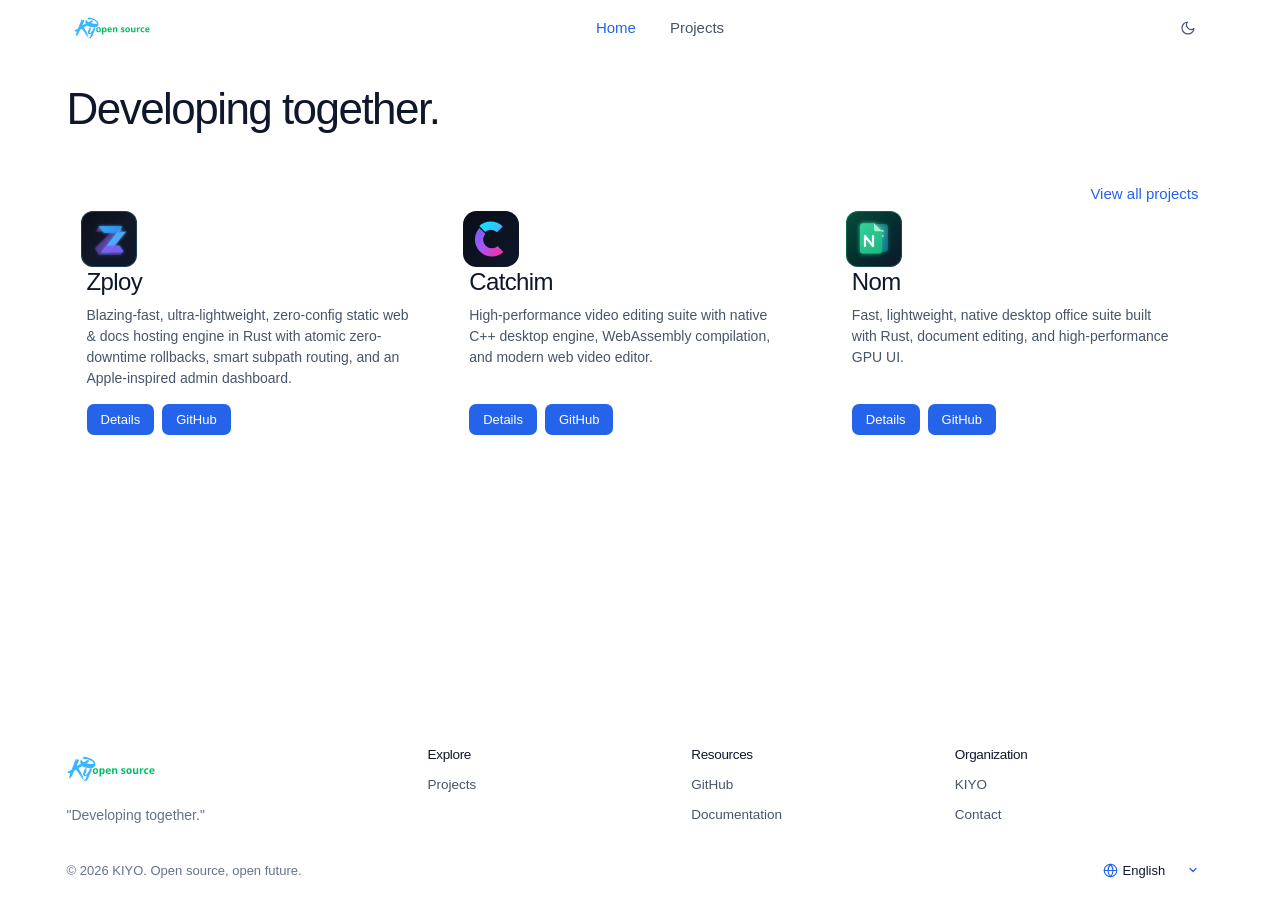
==== index.html @ 01698ec9 "feat: add kiyogo projects with real-time GitHub sync and automatic SVG logo detection" ====
<!DOCTYPE html>
<html lang="vi">
<head>
  <meta charset="UTF-8">
  <meta name="viewport" content="width=device-width, initial-scale=1.0">
  <title>KIYO Open Source — Cùng nhau phát triển</title>
  <meta name="description" content="Cùng nhau phát triển. Ý tưởng mở và chia sẻ tri thức.">
  <meta property="og:title" content="KIYO Open Source">
  <meta property="og:description" content="Cùng nhau phát triển.">
  <meta property="og:type" content="website">
  <link rel="icon" type="image/svg+xml" href="assets/icons/favicon.svg">
  <link rel="stylesheet" href="assets/css/style.css">
</head>
<body>
  <a href="#main-content" class="skip-link" data-i18n="skip_content">Chuyển đến nội dung chính</a>

  <header class="site-header">
    <div class="container header-inner">
      <a href="index.html" class="brand" aria-label="KIYO Open Source Home">
        <img src="assets/icons/kiyo.svg" alt="KIYO Open Source" class="brand__logo">
      </a>

      <nav class="site-nav" aria-label="Primary Navigation">
        <a href="index.html" class="nav-link is-active" aria-current="page" data-i18n="nav_home">Trang chủ</a>
        <a href="projects.html" class="nav-link" data-i18n="nav_projects">Dự án</a>
      </nav>

      <div class="header-actions">
        <button type="button" class="icon-btn" data-theme-toggle aria-label="Switch theme" aria-pressed="false">
          <svg class="icon-moon" width="16" height="16" viewBox="0 0 24 24" fill="none" stroke="currentColor" stroke-width="1.8" stroke-linecap="round" stroke-linejoin="round" aria-hidden="true">
            <path d="M21 12.79A9 9 0 1 1 11.21 3 7 7 0 0 0 21 12.79z"/>
          </svg>
          <svg class="icon-sun" width="16" height="16" viewBox="0 0 24 24" fill="none" stroke="currentColor" stroke-width="1.8" stroke-linecap="round" stroke-linejoin="round" aria-hidden="true">
            <circle cx="12" cy="12" r="5"/>
            <line x1="12" y1="1" x2="12" y2="3"/>
            <line x1="12" y1="21" x2="12" y2="23"/>
            <line x1="4.22" y1="4.22" x2="5.64" y2="5.64"/>
            <line x1="18.36" y1="18.36" x2="19.78" y2="19.78"/>
            <line x1="1" y1="12" x2="3" y2="12"/>
            <line x1="21" y1="12" x2="23" y2="12"/>
            <line x1="4.22" y1="19.78" x2="5.64" y2="18.36"/>
            <line x1="18.36" y1="5.64" x2="19.78" y2="4.22"/>
          </svg>
        </button>

        <button type="button" id="mobile-menu-btn" class="icon-btn mobile-menu-btn" aria-label="Menu" aria-expanded="false" aria-controls="mobile-nav-drawer">
          <svg width="18" height="18" viewBox="0 0 24 24" fill="none" stroke="currentColor" stroke-width="1.8" stroke-linecap="round" stroke-linejoin="round" aria-hidden="true">
            <line x1="3" y1="6" x2="21" y2="6"/>
            <line x1="3" y1="12" x2="21" y2="12"/>
            <line x1="3" y1="18" x2="21" y2="18"/>
          </svg>
        </button>
      </div>
    </div>

    <div id="mobile-nav-drawer" class="mobile-nav-drawer" role="region" aria-label="Mobile Navigation">
      <nav class="mobile-nav-list">
        <a href="index.html" class="mobile-nav-link is-active" data-i18n="nav_home">Trang chủ</a>
        <a href="projects.html" class="mobile-nav-link" data-i18n="nav_projects">Dự án</a>
      </nav>
    </div>
  </header>

  <main id="main-content">
    <!-- SECTION 1 — HERO -->
    <section class="hero">
      <div class="container hero-grid">
        <div class="hero-content">
          <h1 class="hero-title" data-i18n="hero_title">Cùng nhau phát triển.</h1>

        </div>

      </div>
    </section>

    <!-- SECTION 2 — EXPLORE OUR WORK -->
    <section class="section reveal" id="explore-work">
      <div class="container">
        <div class="section-header section-header--row">
          <a href="projects.html" class="link-arrow">
            <span data-i18n="explore_view_all">Xem tất cả dự án</span>
          </a>
        </div>

        <div id="home-projects-grid" class="projects-grid"></div>
      </div>
    </section>




  </main>

  <footer class="site-footer">
    <div class="container">
      <div class="footer-grid">
        <div class="footer-brand">
          <a href="index.html" class="brand">
            <img src="assets/icons/kiyo.svg" alt="KIYO Open Source" class="brand__logo brand__logo--footer">
          </a>
          <p data-i18n="footer_tagline">"Cùng nhau phát triển."</p>
        </div>

        <div class="footer-col">
          <h4 data-i18n="footer_explore_title">Khám phá</h4>
          <ul class="footer-links">
            <li><a href="projects.html" data-i18n="footer_projects">Dự án</a></li>
          </ul>
        </div>

        <div class="footer-col">
          <h4 data-i18n="footer_resources_title">Tài nguyên</h4>
          <ul class="footer-links">
            <li><a href="https://github.com/kiyogo" target="_blank" rel="noopener noreferrer" data-i18n="footer_github">GitHub</a></li>
            <li><a href="https://github.com/kiyogo" target="_blank" rel="noopener noreferrer" data-i18n="footer_documentation">Tài liệu</a></li>
          </ul>
        </div>

        <div class="footer-col">
          <h4 data-i18n="footer_org_title">Tổ chức</h4>
          <ul class="footer-links">
            <li><a href="https://kiyovn.com" target="_blank" rel="noopener noreferrer">KIYO</a></li>
            <li><a href="https://kiyovn.com/contact" target="_blank" rel="noopener noreferrer" data-i18n="footer_contact">Liên hệ</a></li>
          </ul>
        </div>
      </div>

      <div class="footer-bottom">
        <span data-i18n="footer_copyright">© 2026 KIYO. Mã nguồn mở, tương lai rộng mở.</span>
        
        <div class="footer-bottom-actions">
          <div class="footer-lang-wrap">
            <svg class="footer-lang-icon" width="15" height="15" viewBox="0 0 24 24" fill="none" stroke="currentColor" stroke-width="1.8" stroke-linecap="round" stroke-linejoin="round" aria-hidden="true">
              <circle cx="12" cy="12" r="10"/>
              <line x1="2" y1="12" x2="22" y2="12"/>
              <path d="M12 2a15.3 15.3 0 0 1 4 10 15.3 15.3 0 0 1-4 10 15.3 15.3 0 0 1-4-10 15.3 15.3 0 0 1 4-10z"/>
            </svg>
            <select id="footer-lang-select" class="footer-lang-select" aria-label="Chọn ngôn ngữ / Select language">
              <option value="vi">Tiếng Việt</option>
              <option value="en">English</option>
            </select>
          </div>


        </div>
      </div>
    </div>
  </footer>

  <script src="assets/js/data.js"></script>
  <script src="assets/js/i18n.js"></script>
  <script src="assets/js/main.js"></script>
  <script src="assets/js/projects.js"></script>
</body>
</html>
---- assets/css/style.css ----
/* ==========================================================================
   KIYO Open Source — Official Stylesheet
   Design Direction: Clean Flat Minimalist Blue Design (100% Borderless)
   Features:
   - 100% Borderless & Flat (Zero border lines, zero dark fuzzy shadows)
   - Original vibrant blue palette restored (--accent: #2563EB)
   - Blue pill action buttons (#2563EB)
   - Zero mouse hover jump/movement/scale effects
   - Signature squircle app icons for projects (Swift, Container, WebKit)
   ========================================================================== */

:root {
  /* Core Palette — Light Mode (Vibrant Blue & Clean Flat Surfaces) */
  --bg-primary: #FFFFFF;
  --bg-secondary: #FFFFFF;
  --bg-elevated: #FFFFFF;
  --bg-hover: transparent;
  --bg-code: #0F172A;
  --bg-code-header: #1E293B;
  --bg-header: #FFFFFF;
  --bg-badge-subtle: rgba(37, 99, 235, 0.08);
  --bg-accent-subtle: rgba(37, 99, 235, 0.08);

  /* Typography Colors */
  --text-primary: #0F172A;
  --text-secondary: #475569;
  --text-muted: #64748B;
  --text-inverse: #FFFFFF;

  /* Restored Vibrant Blue Color Palette */
  --accent: #2563EB;
  --accent-hover: #1D4ED8;
  --accent-focus: rgba(37, 99, 235, 0.25);

  /* Blue Pill Buttons */
  --btn-pill-bg: #2563EB;
  --btn-pill-text: #FFFFFF;
  --btn-pill-hover: #1D4ED8;

  /* Transparent borders (Zero lines) */
  --border-color: transparent;
  --border-hover: transparent;
  --syntax-border: transparent;

  /* Status Colors */
  --status-sample-bg: transparent;
  --status-sample-text: #475569;
  --status-sample-border: transparent;
  --status-soon-bg: rgba(37, 99, 235, 0.08);
  --status-soon-text: #2563EB;
  --status-soon-border: transparent;
  --status-active-bg: rgba(16, 185, 129, 0.12);
  --status-active-text: #059669;
  --status-active-border: transparent;

  /* Syntax Highlighting */
  --syntax-bg: #0F172A;
  --syntax-header: #1E293B;
  --syntax-text: #F8FAFC;
  --syntax-line: #64748B;
  --syntax-keyword: #60A5FA;
  --syntax-property: #F8FAFC;
  --syntax-string: #34D399;
  --syntax-punctuation: #94A3B8;
  --syntax-comment: #64748B;

  /* Zero Shadows (No dark fuzzy borders) */
  --shadow-xs: none;
  --shadow-sm: none;
  --shadow-md: none;
  --shadow-card: none;
  --shadow-card-hover: none;

  /* Typography Scale & Fonts */
  --font-sans: 'Inter', -apple-system, BlinkMacSystemFont, 'Segoe UI', Roboto, sans-serif;
  --font-mono: 'JetBrains Mono', 'SF Mono', Menlo, Consolas, monospace;

  /* Layout & Spacing */
  --container-max: 1180px;
  --header-height: 56px;
  --section-py: 22px;
  --section-py-sm: 14px;

  /* Border Radius */
  --radius-btn: 7px;
  --radius-input: 7px;
  --radius-card: 7px;
  --radius-lg: 7px;
}

/* Dark Mode Palette — Blue Dark Theme */
[data-theme="dark"] {
  --bg-primary: #0B0F17;
  --bg-secondary: #0B0F17;
  --bg-elevated: #0B0F17;
  --bg-hover: transparent;
  --bg-header: #0B0F17;
  --bg-badge-subtle: rgba(59, 130, 246, 0.14);
  --bg-accent-subtle: rgba(59, 130, 246, 0.16);

  --text-primary: #F8FAFC;
  --text-secondary: #94A3B8;
  --text-muted: #64748B;
  --text-inverse: #0B0F17;

  --accent: #3B82F6;
  --accent-hover: #60A5FA;
  --accent-focus: rgba(59, 130, 246, 0.3);

  --btn-pill-bg: #2563EB;
  --btn-pill-text: #FFFFFF;
  --btn-pill-hover: #3B82F6;

  --border-color: transparent;
  --border-hover: transparent;
  --syntax-border: transparent;

  --status-sample-bg: #1E293B;
  --status-sample-text: #CBD5E1;
  --status-soon-bg: rgba(59, 130, 246, 0.15);
  --status-soon-text: #93C5FD;
  --status-active-bg: rgba(16, 185, 129, 0.15);
  --status-active-text: #6EE7B7;
}

/* ==========================================================================
   1. CSS Reset & Base Typography (Zero Borders, Zero Fuzzy Shadows)
   ========================================================================== */
*, *::before, *::after {
  box-sizing: border-box;
  margin: 0;
  padding: 0;
  border-color: transparent !important;
  box-shadow: none !important; /* Xóa 100% viền mờ đen */
  font-weight: 400 !important; /* Tất cả chữ không được in đậm */
}

b, strong, th {
  font-weight: 400 !important;
}

html {
  font-family: var(--font-sans);
  font-size: 16px;
  line-height: 1.5;
  color: var(--text-primary);
  background-color: var(--bg-primary);
  -webkit-font-smoothing: antialiased;
  -moz-osx-font-smoothing: grayscale;
  text-rendering: optimizeLegibility;
  scroll-padding-top: calc(var(--header-height) + 16px);
  -webkit-text-size-adjust: 100%;
  scrollbar-gutter: stable;
}

body {
  min-height: 100vh;
  display: flex;
  flex-direction: column;
  background-color: var(--bg-primary);
  color: var(--text-primary);
  padding-top: var(--header-height);
  -webkit-overflow-scrolling: touch;
}

main {
  flex: 1 0 auto;
}

/* Headings */
h1, h2, h3, h4, h5, h6 {
  color: var(--text-primary);
  font-weight: 400;
  letter-spacing: -0.025em;
  line-height: 1.25;
}

h1 { font-size: 2.75rem; }
h2 { font-size: 2rem; }
h3 { font-size: 1.25rem; }
h4 { font-size: 1rem; }

p {
  color: var(--text-secondary);
  line-height: 1.6;
}

a {
  color: inherit;
  text-decoration: none;
}

button, input, select, textarea {
  font: inherit;
  color: inherit;
  border: none !important;
  outline: none;
  background: none;
}

ul, ol {
  list-style: none;
}

/* Skip link */
.skip-link {
  position: absolute;
  top: -100px;
  left: 20px;
  z-index: 1100;
  padding: 10px 18px;
  background-color: var(--accent);
  color: #FFFFFF;
  font-size: 0.875rem;
  font-weight: 400;
  border-radius: 7px;
  border: none !important;
}

.skip-link:focus {
  top: 16px;
}

/* ==========================================================================
   2. Layout & Containers (Zero Lines, Zero Shadows)
   ========================================================================== */
.container {
  width: 100%;
  max-width: var(--container-max);
  margin: 0 auto;
  padding: 0 24px;
}

.section {
  padding: var(--section-py) 0;
  border: none !important;
  background-color: transparent;
}

.section--alt {
  background-color: transparent;
}

.section--no-border {
  border: none !important;
}

.section-header {
  display: flex;
  flex-direction: column;
  gap: 4px;
  margin-bottom: 14px;
  max-width: 680px;
}

.section-header--row {
  max-width: none;
  flex-direction: row;
  align-items: flex-end;
  justify-content: space-between;
  gap: 12px;
}

.section-header--row .link-arrow {
  margin-left: auto;
}

.eyebrow {
  display: inline-flex;
  align-items: center;
  gap: 8px;
  font-family: var(--font-sans);
  font-size: 0.8125rem;
  font-weight: 400;
  letter-spacing: 0.06em;
  text-transform: uppercase;
  color: var(--accent);
}

.eyebrow::before {
  content: "";
  display: inline-block;
  width: 6px;
  height: 6px;
  border-radius: 50%;
  background-color: var(--accent);
}

/* ==========================================================================
   3. Sticky Header (Flat & Clean, No Lines, No Shadows)
   ========================================================================== */
.site-header {
  position: fixed;
  top: 0;
  left: 0;
  right: 0;
  z-index: 1000;
  width: 100%;
  height: var(--header-height);
  background-color: var(--bg-header);
  border: none !important;
  box-shadow: none !important;
  transition: box-shadow 0.2s ease;
}

.site-header.is-scrolled {
  box-shadow: 0 4px 18px rgba(0, 0, 0, 0.08), 0 1px 3px rgba(0, 0, 0, 0.04) !important;
}

[data-theme="dark"] .site-header.is-scrolled {
  box-shadow: 0 4px 22px rgba(0, 0, 0, 0.65), 0 1px 5px rgba(0, 0, 0, 0.4) !important;
}

.header-inner {
  height: 100%;
  display: flex;
  align-items: center;
  justify-content: space-between;
  gap: 20px;
}

/* Brand Wordmark & Logo */
.brand {
  display: inline-flex;
  align-items: center;
  text-decoration: none;
  line-height: 1;
}

.brand:hover .brand__logo {
  opacity: 0.88;
}

.brand__logo {
  height: 38px;
  width: auto;
  display: block;
  flex-shrink: 0;
  object-fit: contain;
  transition: opacity 0.15s ease;
}

.brand__logo--footer {
  height: 44px;
}

@media (max-width: 640px) {
  .brand__logo {
    height: 32px;
  }
}

.brand__mark,
.brand__name,
.brand__divider,
.brand__sub {
  display: none !important;
}

/* Primary Nav */
.site-nav {
  display: flex;
  align-items: center;
  gap: 6px;
}

.nav-link {
  padding: 8px 14px;
  font-size: 0.9375rem;
  font-weight: 400;
  color: var(--text-secondary);
  background: transparent !important;
  border: none !important;
  transform: none !important;
  transition: color 0.15s ease;
}

.nav-link:hover {
  color: var(--accent);
  background: transparent !important;
  transform: none !important;
}

.nav-link.is-active {
  color: var(--accent);
  font-weight: 400;
  background: transparent !important;
  transform: none !important;
}

[data-theme="dark"] .nav-link.is-active {
  background: transparent !important;
  color: var(--accent);
}

.nav-link.is-active::after {
  display: none !important;
}

/* Header Right Actions */
.header-actions {
  display: flex;
  align-items: center;
  gap: 8px;
}

.icon-btn {
  display: inline-flex;
  align-items: center;
  justify-content: center;
  width: 36px;
  height: 36px;
  border-radius: 7px;
  border: none !important;
  background: transparent !important;
  background-color: transparent !important;
  color: var(--text-secondary);
  cursor: pointer;
  transform: none !important; /* No hover scale */
  transition: color 0.15s ease;
  outline: none !important;
  box-shadow: none !important;
}

.icon-btn:hover,
.icon-btn:focus,
.icon-btn:focus-visible,
.icon-btn:active {
  color: var(--accent);
  background: transparent !important;
  background-color: transparent !important;
  transform: none !important;
  outline: none !important;
  box-shadow: none !important;
}

[data-theme-toggle],
[data-theme-toggle]:hover,
[data-theme-toggle]:focus,
[data-theme-toggle]:focus-visible,
[data-theme-toggle]:active {
  background: transparent !important;
  background-color: transparent !important;
  border: none !important;
  box-shadow: none !important;
  outline: none !important;
}

[data-theme-toggle]:hover {
  color: var(--accent);
}

.header-github-btn {
  display: inline-flex;
  align-items: center;
  gap: 7px;
  height: 36px;
  padding: 0 10px;
  border-radius: 7px;
  border: none !important;
  background: transparent !important;
  background-color: transparent !important;
  color: var(--text-primary);
  font-size: 0.8125rem;
  font-weight: 400;
  transform: none !important;
  outline: none !important;
  box-shadow: none !important;
}

.header-github-btn:hover,
.header-github-btn:focus {
  color: var(--accent);
  background: transparent !important;
  background-color: transparent !important;
  transform: none !important;
}

/* Language Switcher (Flat Blue Pill) */
.lang-switcher {
  display: inline-flex;
  align-items: center;
  height: 36px;
  padding: 0;
  background: transparent !important;
  background-color: transparent !important;
  border: none !important;
  border-radius: 7px;
  gap: 2px;
}

.lang-btn {
  background: transparent !important;
  background-color: transparent !important;
  border: none !important;
  font-size: 0.75rem;
  font-weight: 400;
  color: var(--text-muted);
  padding: 5px 8px;
  border-radius: 7px;
  cursor: pointer;
  line-height: 1;
  transform: none !important;
  outline: none !important;
  box-shadow: none !important;
}

.lang-btn:hover,
.lang-btn:focus {
  color: var(--accent);
  background: transparent !important;
  background-color: transparent !important;
  transform: none !important;
}

.lang-btn.is-active {
  background-color: var(--accent) !important;
  color: #FFFFFF !important;
  font-weight: 400;
}

.lang-divider {
  display: none !important;
}

/* Mobile Nav Drawer */
.mobile-nav-drawer {
  display: none;
  position: absolute;
  top: var(--header-height);
  left: 0;
  right: 0;
  background-color: var(--bg-elevated);
  padding: 16px 24px 24px;
  border: none !important;
  box-shadow: none !important;
  max-height: calc(100vh - var(--header-height));
  overflow-y: auto;
}

.mobile-nav-drawer.is-open {
  display: block;
}

.mobile-nav-list {
  display: flex;
  flex-direction: column;
  gap: 6px;
  margin-bottom: 16px;
}

.mobile-nav-link {
  display: flex;
  align-items: center;
  padding: 10px 14px;
  border-radius: 7px;
  font-size: 0.9375rem;
  font-weight: 400;
  color: var(--text-secondary);
}

.mobile-nav-link:hover,
.mobile-nav-link.is-active {
  background: transparent !important;
  color: var(--accent);
  font-weight: 400;
}

.mobile-lang-wrap {
  display: flex;
  align-items: center;
  justify-content: space-between;
  padding: 14px 4px 6px;
  margin-top: 12px;
  border: none !important;
}

.mobile-lang-label {
  font-size: 0.875rem;
  font-weight: 400;
  color: var(--text-secondary);
}

.mobile-menu-btn {
  display: none;
}

@media (max-width: 768px) {
  .site-nav { display: none; }
  .mobile-menu-btn { display: inline-flex; }
}

/* Theme Icon States */
[data-theme="dark"] .icon-sun { display: block; }
[data-theme="dark"] .icon-moon { display: none; }
:root:not([data-theme="dark"]) .icon-sun { display: none; }
:root:not([data-theme="dark"]) .icon-moon { display: block; }

/* ==========================================================================
   4. Buttons & Interactive Controls (Blue Theme, Zero Hover Movement)
   ========================================================================== */
.btn {
  display: inline-flex;
  align-items: center;
  justify-content: center;
  gap: 6px;
  height: 38px;
  padding: 0 18px;
  border-radius: 7px;
  font-size: 0.875rem;
  font-weight: 400;
  line-height: 1;
  cursor: pointer;
  border: none !important;
  box-shadow: none !important;
  transform: none !important; /* Xóa hiệu ứng di trỏ chuột */
  transition: background-color 0.15s ease, color 0.15s ease;
}

.btn:hover {
  transform: none !important; /* Tuyệt đối không nhấc lên */
}

.btn--primary {
  background-color: var(--accent);
  color: #FFFFFF;
}

.btn--primary:hover {
  background-color: var(--accent-hover);
  transform: none !important;
}

.btn--secondary {
  background-color: rgba(37, 99, 235, 0.08);
  color: var(--accent);
}

.btn--secondary:hover {
  background-color: rgba(37, 99, 235, 0.16);
  color: var(--accent-hover);
  transform: none !important;
}

[data-theme="dark"] .btn--secondary {
  background-color: rgba(59, 130, 246, 0.16);
  color: #93C5FD;
}

[data-theme="dark"] .btn--secondary:hover {
  background-color: rgba(59, 130, 246, 0.24);
  color: #BFDBFE;
}

.link-arrow {
  display: inline-flex;
  align-items: center;
  gap: 6px;
  font-size: 0.9375rem;
  font-weight: 400;
  color: var(--accent);
  transform: none !important;
}

.link-arrow:hover {
  color: var(--accent-hover);
  transform: none !important;
}

/* ==========================================================================
   5. Hero Section
   ========================================================================== */
.hero {
  padding: 24px 0 16px;
}

.hero-grid {
  display: grid;
  grid-template-columns: 1fr;
  align-items: center;
  gap: 16px;
}

.hero-content {
  max-width: 680px;
}

.hero-title {
  font-size: 2.75rem;
  font-weight: 400;
  letter-spacing: -0.035em;
  margin: 4px 0 10px;
  line-height: 1.15;
}

.hero-description {
  font-size: 1.0625rem;
  line-height: 1.5;
  margin-bottom: 16px;
  color: var(--text-secondary);
}

.hero-actions {
  display: flex;
  align-items: center;
  flex-wrap: wrap;
  gap: 10px;
  margin-bottom: 10px;
}

.hero-note {
  display: inline-flex;
  align-items: center;
  gap: 6px;
  font-size: 0.8125rem;
  color: var(--text-muted);
}

.hero-note__dot {
  width: 6px;
  height: 6px;
  border-radius: 50%;
  background-color: var(--accent);
}

/* ==========================================================================
   6. Code Window (Flat Surface, Zero Shadow)
   ========================================================================== */
.code-window {
  border-radius: 7px;
  background-color: var(--syntax-bg);
  box-shadow: none !important;
  overflow: hidden;
  border: none !important;
}

.code-window__header {
  display: flex;
  align-items: center;
  justify-content: space-between;
  padding: 10px 14px;
  background-color: var(--syntax-header);
  border: none !important;
}


.code-window__controls {
  display: flex;
  align-items: center;
  gap: 6px;
}

.code-window__dot {
  width: 10px;
  height: 10px;
  border-radius: 50%;
  background-color: #EF4444;
}

.code-window__dot:nth-child(2) { background-color: #F59E0B; }
.code-window__dot:nth-child(3) { background-color: #10B981; }

.code-window__file {
  display: inline-flex;
  align-items: center;
  gap: 6px;
  font-family: var(--font-mono);
  font-size: 0.75rem;
  color: var(--text-muted);
}

.code-window__badge {
  font-family: var(--font-mono);
  font-size: 0.6875rem;
  font-weight: 400;
  padding: 2px 8px;
  border-radius: 7px;
  background-color: rgba(37, 99, 235, 0.2);
  color: #93C5FD;
}

.code-window__body {
  padding: 14px 16px;
  overflow-x: auto;
}

.code-block {
  font-family: var(--font-mono);
  font-size: 0.8125rem;
  line-height: 1.55;
  color: var(--syntax-text);
  white-space: pre-wrap;
  word-break: break-word;
  overflow-wrap: break-word;
}

.code-line {
  display: flex;
  gap: 12px;
}

.code-line__num {
  color: var(--syntax-line);
  user-select: none;
  min-width: 16px;
  text-align: right;
}

.tok-kw { color: var(--syntax-keyword); }
.tok-prop { color: var(--syntax-property); }
.tok-str { color: var(--syntax-string); }
.tok-punc { color: var(--syntax-punctuation); }

/* ==========================================================================
   7. PROJECT CARDS — EXACT PHOTO MATCH, FLAT BLUE AESTHETIC
   Features:
   - 3 columns layout
   - Flat white cards with NO dark fuzzy borders (box-shadow: none)
   - Zero mouse hover jump/movement
   - Vibrant blue pill buttons (Chi tiết, Trang web / GitHub)
   - Protruding squircle app icons
   ========================================================================== */
.projects-grid {
  display: grid;
  grid-template-columns: repeat(3, 1fr);
  gap: 32px 16px;
  padding-top: 18px;
  margin-top: 8px;
  align-items: stretch;
}

.project-card {
  position: relative;
  display: flex;
  flex-direction: column;
  height: 100%;
  box-sizing: border-box;
  background: transparent !important;
  background-color: transparent !important;
  border: none !important;
  border-radius: 7px;
  box-shadow: none !important; /* Xóa viền mờ đen */
  padding: 30px 20px 18px 20px;
  transform: none !important; /* Xóa hiệu ứng di trỏ chuột */
  transition: none !important;
}

.project-card:hover {
  transform: none !important; /* Không di chuyển khi rê chuột */
  box-shadow: none !important;
}

/* Protruding App Icon at top-left */
.project-card__icon {
  position: absolute;
  top: -20px;
  left: 20px;
  width: 44px;
  height: 44px;
  z-index: 2;
  border: none !important;
  border-radius: 7px;
  box-shadow: none !important;
  background: transparent;
  display: flex;
  align-items: center;
  justify-content: center;
  transform: none !important;
}

.project-card__icon svg,
.project-card__icon img {
  width: 44px;
  height: 44px;
  border-radius: 7px;
  display: block;
  object-fit: contain;
}

.project-card__content {
  display: flex;
  flex-direction: column;
  flex: 1 1 auto;
  height: 100%;
}

/* Card Title: Large & Normal */
.project-card__title {
  font-size: 1.5rem;
  font-weight: 400;
  color: var(--text-primary);
  letter-spacing: -0.025em;
  margin: 0 0 8px 0;
  line-height: 1.25;
}

.project-card__title a {
  color: inherit;
  text-decoration: none;
}

.project-card__title a:hover {
  color: var(--accent);
}

/* Card Subtitle / Technologies: Muted text */
.project-card__subtitle {
  font-size: 0.8125rem;
  font-weight: 400;
  color: var(--text-muted);
  margin-bottom: 8px;
  line-height: 1.4;
}

/* Card Description: Clean paragraph */
.project-card__desc {
  font-size: 0.875rem;
  line-height: 1.5;
  color: var(--text-secondary);
  margin: 0 0 14px 0;
  flex: 1 1 auto;
}

/* Card Action Buttons: Horizontal Pill Buttons */
.project-card__actions {
  display: flex;
  align-items: center;
  gap: 8px;
  margin-top: auto;
}

/* Blue Pill Button (Màu xanh như cũ, không nhảy khi hover) */
.card-btn {
  display: inline-flex;
  align-items: center;
  justify-content: center;
  padding: 6px 14px;
  border-radius: 7px;
  background-color: var(--accent); /* Màu xanh như cũ */
  color: #FFFFFF;
  font-size: 0.8125rem;
  font-weight: 400;
  text-decoration: none;
  border: none !important;
  box-shadow: none !important;
  cursor: pointer;
  transform: none !important; /* Xóa hiệu ứng di trỏ chuột */
  transition: background-color 0.15s ease;
}

.card-btn:hover {
  background-color: var(--accent-hover);
  transform: none !important; /* Tuyệt đối đứng yên */
  color: #FFFFFF;
}

@media (max-width: 1024px) {
  .projects-grid {
    grid-template-columns: repeat(2, 1fr);
  }
}

@media (max-width: 680px) {
  .projects-grid {
    grid-template-columns: 1fr;
    gap: 28px;
  }
}

/* ==========================================================================
   8. Open Development Principles (Flat, No Shadows, No Hover Move)
   ========================================================================== */
.principles-row {
  display: grid;
  grid-template-columns: repeat(3, 1fr);
  gap: 12px;
}

.principle-item {
  padding: 16px 16px;
  border-radius: 7px;
  background-color: var(--bg-elevated);
  box-shadow: none !important;
  border: none !important;
  transform: none !important;
}

.principle-item:hover {
  transform: none !important;
  box-shadow: none !important;
}

.principle-item__icon {
  width: 30px;
  height: 30px;
  color: var(--accent);
  margin-bottom: 8px;
}

.principle-item__title {
  font-size: 1.0625rem;
  margin-bottom: 4px;
}

.principle-item__desc {
  font-size: 0.875rem;
  line-height: 1.5;
  color: var(--text-secondary);
}

@media (max-width: 860px) {
  .principles-row { grid-template-columns: 1fr; gap: 12px; }
}

/* ==========================================================================
   9. Featured Project Section (Flat, No Shadows)
   ========================================================================== */
.featured-box {
  display: grid;
  grid-template-columns: 1fr 1fr;
  align-items: center;
  gap: 20px;
  padding: 20px 22px;
  border-radius: 7px;
  background-color: var(--bg-elevated);
  box-shadow: none !important;
  border: none !important;
}

.featured-info {
  display: flex;
  flex-direction: column;
  gap: 10px;
}

.featured-meta {
  display: flex;
  align-items: center;
  gap: 8px;
}

.featured-actions {
  display: flex;
  gap: 8px;
  margin-top: 4px;
}

.tech-tag {
  display: inline-flex;
  align-items: center;
  font-size: 0.75rem;
  font-weight: 400;
  padding: 4px 12px;
  border-radius: 7px;
  background-color: rgba(37, 99, 235, 0.08);
  color: var(--accent);
  border: none !important;
}

[data-theme="dark"] .tech-tag {
  background-color: rgba(59, 130, 246, 0.16);
  color: #93C5FD;
}

@media (max-width: 860px) {
  .featured-box { grid-template-columns: 1fr; padding: 28px; }
}

/* ==========================================================================
   10. Community Actions & Steps Grid (Flat, No Shadows)
   ========================================================================== */
.community-actions-grid {
  display: grid;
  grid-template-columns: repeat(4, 1fr);
  gap: 12px;
}

.community-action-item {
  display: flex;
  flex-direction: column;
  justify-content: space-between;
  padding: 16px 16px;
  min-height: 90px;
  border-radius: 7px;
  background-color: var(--bg-elevated);
  box-shadow: none !important;
  border: none !important;
  transform: none !important;
}

.community-action-item:hover {
  transform: none !important;
  box-shadow: none !important;
}

.community-action-item__top {
  display: flex;
  align-items: center;
  justify-content: space-between;
  color: var(--accent);
  margin-bottom: 8px;
}

.community-action-item__title {
  font-size: 1rem;
  font-weight: 400;
}

@media (max-width: 960px) {
  .community-actions-grid { grid-template-columns: repeat(2, 1fr); gap: 12px; }
}

@media (max-width: 540px) {
  .community-actions-grid { grid-template-columns: 1fr; gap: 12px; }
}

.steps-grid {
  display: grid;
  grid-template-columns: repeat(4, 1fr);
  gap: 12px;
}

.step-box {
  padding: 18px 16px;
  border-radius: 7px;
  background-color: var(--bg-elevated);
  box-shadow: none !important;
  border: none !important;
}

.step-box__num {
  font-size: 1.25rem;
  font-weight: 400;
  color: var(--accent);
  margin-bottom: 6px;
}

@media (max-width: 860px) {
  .steps-grid { grid-template-columns: repeat(2, 1fr); gap: 12px; }
}

@media (max-width: 540px) {
  .steps-grid { grid-template-columns: 1fr; gap: 12px; }
}

/* ==========================================================================
   11. Call to Action Banner (Flat, No Shadows)
   ========================================================================== */
.cta-banner {
  display: flex;
  align-items: center;
  justify-content: space-between;
  padding: 22px 26px;
  border-radius: 7px;
  background-color: var(--bg-elevated);
  box-shadow: none !important;
  border: none !important;
  gap: 16px;
}

.cta-banner__content h2 {
  font-size: 1.625rem;
}

@media (max-width: 768px) {
  .cta-banner {
    flex-direction: column;
    align-items: flex-start;
    padding: 18px 18px;
    gap: 12px;
  }
}

/* ==========================================================================
   12. Catalog Toolbar & Filters (Flat, No Shadows)
   ========================================================================== */
.filter-toolbar {
  display: flex;
  align-items: center;
  justify-content: space-between;
  gap: 10px;
  margin-bottom: 14px;
  flex-wrap: wrap;
}

.search-field {
  display: inline-flex;
  align-items: center;
  gap: 10px;
  height: 38px;
  padding: 0 16px;
  border-radius: 7px;
  background-color: var(--bg-elevated);
  box-shadow: none !important;
  border: none !important;
  flex: 1 1 260px;
}

.search-field__icon {
  color: var(--accent);
}

.search-input {
  width: 100%;
  border: none !important;
  background: transparent;
  font-size: 0.875rem;
}

.search-input::-webkit-search-cancel-button,
.search-input::-webkit-search-decoration,
.search-input::-webkit-search-results-button,
.search-input::-webkit-search-results-decoration {
  -webkit-appearance: none;
  display: none;
}

.search-input::-ms-clear {
  display: none;
  width: 0;
  height: 0;
}

.filter-controls {
  display: flex;
  align-items: center;
  gap: 8px;
  flex-wrap: wrap;
}

.filter-select {
  appearance: none;
  -webkit-appearance: none;
  -moz-appearance: none;
  height: 38px;
  padding: 0 34px 0 14px;
  border-radius: 7px;
  background-color: var(--bg-elevated);
  color: var(--text-primary);
  box-shadow: none !important;
  border: none !important;
  font-size: 0.8125rem;
  font-weight: 400;
  cursor: pointer;
  outline: none;
  background-image: url("data:image/svg+xml,%3Csvg xmlns='http://www.w3.org/2000/svg' width='12' height='12' viewBox='0 0 24 24' fill='none' stroke='%2364748B' stroke-width='2' stroke-linecap='round' stroke-linejoin='round'%3E%3Cpolyline points='6 9 12 15 18 9'%3E%3C/polyline%3E%3C/svg%3E");
  background-repeat: no-repeat;
  background-position: right 14px center;
  transition: background-color 0.15s ease, color 0.15s ease;
}

.filter-select:hover {
  background-color: var(--bg-hover);
}

[data-theme="dark"] .filter-select {
  background-image: url("data:image/svg+xml,%3Csvg xmlns='http://www.w3.org/2000/svg' width='12' height='12' viewBox='0 0 24 24' fill='none' stroke='%2394A3B8' stroke-width='2' stroke-linecap='round' stroke-linejoin='round'%3E%3Cpolyline points='6 9 12 15 18 9'%3E%3C/polyline%3E%3C/svg%3E");
}

.filter-select option {
  background-color: var(--bg-elevated);
  color: var(--text-primary);
}

.catalog-status-bar {
  display: none !important;
}

.empty-state {
  text-align: center;
  padding: 36px 20px;
  border-radius: 7px;
  background: transparent !important;
  background-color: transparent !important;
  box-shadow: none !important;
  border: none !important;
  margin: 16px 0;
}

.empty-state__icon {
  display: inline-flex;
  align-items: center;
  justify-content: center;
  width: 38px;
  height: 38px;
  border-radius: 7px;
  background: transparent !important;
  background-color: transparent !important;
  color: var(--accent);
  margin-bottom: 10px;
}

.load-more-wrap {
  text-align: center;
  margin-top: 20px;
}

/* ==========================================================================
   13. Project Detail View (Flat, No Shadows)
   ========================================================================== */
.page-hero {
  padding: 18px 0 8px;
}

#project-detail-view .section {
  padding-top: 4px;
}

.detail-header {
  margin-bottom: 20px;
  width: 100%;
}

.detail-header-inner {
  display: flex;
  align-items: center;
  gap: 16px;
  width: 100%;
  max-width: 100%;
}

.detail-logo {
  display: inline-flex;
  align-items: center;
  justify-content: center;
  flex-shrink: 0;
  width: 56px;
  height: 56px;
  border-radius: 7px;
  overflow: hidden;
}

.detail-logo svg,
.detail-logo img {
  width: 56px;
  height: 56px;
  border-radius: 7px;
  display: block;
  object-fit: contain;
}

.detail-header-meta {
  flex: 1;
  min-width: 0;
}

.detail-title-row {
  display: flex;
  align-items: center;
  justify-content: flex-start;
  gap: 12px 16px;
  flex-wrap: wrap;
  width: 100%;
}

.detail-title-group {
  display: inline-flex;
  align-items: center;
  gap: 10px;
  flex-wrap: wrap;
  min-width: 0;
}

#detail-title {
  margin: 0;
  font-size: 2.25rem;
  font-weight: 500;
  line-height: 1.15;
  letter-spacing: -0.03em;
  color: var(--text-primary);
  word-break: break-word;
}

#detail-status-badge {
  display: none !important;
}

.detail-header-actions {
  display: inline-flex;
  align-items: center;
  gap: 8px;
  flex-wrap: wrap;
}

@media (max-width: 640px) {
  .detail-header-inner {
    align-items: flex-start;
    gap: 12px;
  }
  .detail-logo {
    width: 44px;
    height: 44px;
  }
  .detail-logo svg {
    width: 44px;
    height: 44px;
  }
  #detail-title {
    font-size: 1.625rem;
  }
  .detail-title-row {
    flex-direction: column;
    align-items: flex-start;
    gap: 10px;
  }
  .detail-header-actions {
    width: 100%;
  }
}

.readme-loading {
  display: none !important;
}

.readme-loading.is-active {
  display: flex !important;
  align-items: center;
  gap: 10px;
  padding: 12px 0;
  color: var(--text-muted);
  font-size: 0.875rem;
  background: transparent !important;
  border: none !important;
  box-shadow: none !important;
}

.readme-loading[hidden],
[hidden] {
  display: none !important;
}

.readme-spinner {
  width: 18px;
  height: 18px;
  border: 2px solid var(--bg-hover);
  border-top-color: var(--accent);
  border-radius: 50%;
  animation: spin 0.8s linear infinite;
  flex-shrink: 0;
}

@keyframes spin {
  to { transform: rotate(360deg); }
}

.detail-layout {
  display: grid;
  grid-template-columns: minmax(0, 1fr) 300px;
  gap: 32px;
  align-items: start;
  width: 100%;
  box-sizing: border-box;
}

@media (max-width: 960px) {
  .detail-layout {
    grid-template-columns: 1fr;
    gap: 24px;
  }
}

.detail-content {
  display: flex;
  flex-direction: column;
  gap: 18px;
  width: 100%;
  max-width: 100%;
  min-width: 0;
  box-sizing: border-box;
}

.detail-block {
  padding: 0;
  margin: 0;
  background: transparent !important;
  border: none !important;
  box-shadow: none !important;
  width: 100%;
  max-width: 100%;
  min-width: 0;
  box-sizing: border-box;
}

.detail-block h2 {
  font-size: 1.1875rem;
  margin-bottom: 8px;
  padding: 0;
}

.detail-block p {
  padding: 0;
  margin: 0;
}

.feature-list {
  display: flex;
  flex-direction: column;
  gap: 8px;
  padding: 0;
  margin: 0;
}

.feature-list li {
  display: flex;
  align-items: flex-start;
  gap: 8px;
  font-size: 0.875rem;
  padding: 0;
  margin: 0;
}

.detail-sidebar {
  padding: 18px 0;
  border-radius: 7px;
  background: transparent !important;
  background-color: transparent !important;
  border: none !important;
  box-shadow: none !important;
  display: flex;
  flex-direction: column;
  gap: 12px;
  width: 100%;
  min-width: 0;
  box-sizing: border-box;
}

[data-theme="dark"] .detail-sidebar {
  background: transparent !important;
  background-color: transparent !important;
}

.sidebar-row {
  display: flex;
  align-items: flex-start;
  justify-content: space-between;
  gap: 16px;
  border: none !important;
}

.sidebar-label {
  font-size: 0.8125rem;
  color: var(--text-muted);
  font-weight: 400;
  white-space: nowrap !important;
  flex-shrink: 0;
  line-height: 1.5;
}

.sidebar-value {
  font-size: 0.875rem;
  font-weight: 400;
  text-align: right;
  line-height: 1.5;
}

.tag-list {
  display: flex;
  flex-wrap: wrap;
  gap: 6px;
  justify-content: flex-end;
}

.sidebar-row .tech-tag {
  display: inline-flex;
  align-items: center;
  font-size: 0.75rem;
  font-weight: 400;
  padding: 3px 8px;
  border-radius: 6px;
  background-color: rgba(37, 99, 235, 0.08);
  color: var(--accent);
  border: none !important;
  white-space: nowrap;
  line-height: 1.3;
}

[data-theme="dark"] .sidebar-row .tech-tag {
  background-color: rgba(59, 130, 246, 0.16);
  color: #93C5FD;
}

@media (max-width: 860px) {
  .detail-layout { grid-template-columns: 1fr; gap: 20px; }
}

/* ==========================================================================
   14. Mission & About Pillars (Flat, No Shadows)
   ========================================================================== */
.mission-grid, .focus-domains-grid {
  display: grid;
  grid-template-columns: repeat(auto-fill, minmax(180px, 1fr));
  gap: 12px;
}

.mission-pillar, .focus-domain-item {
  padding: 16px 16px;
  border-radius: 7px;
  background-color: var(--bg-elevated);
  box-shadow: none !important;
  border: none !important;
}

.mission-pillar__index, .focus-domain-item__num {
  font-size: 1.25rem;
  font-weight: 400;
  color: var(--accent);
  margin-bottom: 6px;
  display: block;
}

/* ==========================================================================
   15. Footer (Flat, No Lines, No Shadows)
   ========================================================================== */
.site-footer {
  margin-top: auto;
  padding: 28px 0 20px;
  background-color: transparent;
  border: none !important;
  box-shadow: none !important;
}

.footer-grid {
  display: grid;
  grid-template-columns: 1.4fr 1fr 1fr 1fr;
  gap: 20px;
  margin-bottom: 20px;
  border: none !important;
}

.footer-brand p {
  margin-top: 6px;
  font-size: 0.875rem;
  color: var(--text-muted);
}

.footer-col h4 {
  font-size: 0.84375rem;
  font-weight: 400;
  margin-bottom: 8px;
  color: var(--text-primary);
}

.footer-links {
  display: flex;
  flex-direction: column;
  gap: 6px;
}

.footer-links a {
  font-size: 0.84375rem;
  color: var(--text-secondary);
}

.footer-links a:hover {
  color: var(--accent);
}

.footer-bottom {
  display: flex;
  align-items: center;
  justify-content: space-between;
  padding-top: 14px;
  font-size: 0.8125rem;
  color: var(--text-muted);
  border: none !important;
  flex-wrap: wrap;
  gap: 12px;
}

.footer-bottom-actions {
  display: flex;
  align-items: center;
  gap: 16px;
}

.footer-lang-wrap {
  display: inline-flex;
  align-items: center;
  position: relative;
  background: transparent !important;
  background-color: transparent !important;
  border-radius: 0 !important;
  padding: 0 !important;
  height: auto !important;
  color: var(--text-primary);
  border: none !important;
  box-shadow: none !important;
}

.footer-lang-wrap:hover {
  background: transparent !important;
  background-color: transparent !important;
}

[data-theme="dark"] .footer-lang-wrap:hover {
  background: transparent !important;
  background-color: transparent !important;
}

.footer-lang-icon {
  color: var(--accent);
  margin-right: 5px;
  flex-shrink: 0;
  pointer-events: none;
}

.footer-lang-select {
  appearance: none;
  -webkit-appearance: none;
  -moz-appearance: none;
  background: transparent !important;
  background-color: transparent !important;
  border: none !important;
  box-shadow: none !important;
  outline: none;
  font-size: 0.8125rem;
  font-weight: 400;
  font-family: inherit;
  color: var(--text-primary);
  cursor: pointer;
  padding: 0 16px 0 0;
  background-image: url("data:image/svg+xml,%3Csvg xmlns='http://www.w3.org/2000/svg' width='12' height='12' viewBox='0 0 24 24' fill='none' stroke='%232563EB' stroke-width='2.5' stroke-linecap='round' stroke-linejoin='round'%3E%3Cpolyline points='6 9 12 15 18 9'%3E%3C/polyline%3E%3C/svg%3E") !important;
  background-repeat: no-repeat !important;
  background-position: right center !important;
  border-radius: 0 !important;
  transition: color 0.15s ease;
}

.footer-lang-select:hover {
  color: var(--accent);
}

.footer-lang-select option {
  background-color: var(--bg-page);
  color: var(--text-primary);
  font-size: 0.875rem;
  padding: 6px 12px;
}

.back-to-top {
  display: inline-flex;
  align-items: center;
  gap: 6px;
  font-weight: 400;
  color: var(--accent);
}

.back-to-top:hover {
  color: var(--accent-hover);
}

@media (max-width: 860px) {
  .footer-grid { grid-template-columns: repeat(2, 1fr); }
}

@media (max-width: 520px) {
  .footer-grid { grid-template-columns: 1fr; }
  .footer-bottom { flex-direction: column; gap: 16px; text-align: center; }
  .footer-bottom-actions { flex-direction: row; justify-content: center; gap: 16px; }
}

/* GitHub README Render Container */
.readme-body {
  background: transparent !important;
  padding: 0 !important;
  margin: 0 !important;
  border: none !important;
  box-shadow: none !important;
  line-height: 1.65;
  font-size: 0.9375rem;
  width: 100%;
  max-width: 100%;
  min-width: 0;
  box-sizing: border-box;
  overflow-wrap: break-word;
  word-break: break-word;
}

.readme-body h1 {
  font-size: 1.625rem;
  font-weight: 600;
  margin: 1.25rem 0 0.75rem;
  color: var(--text-primary);
  border-bottom: 1px solid rgba(148, 163, 184, 0.2);
  padding-bottom: 0.35rem;
  display: flex;
  align-items: center;
  gap: 10px;
  flex-wrap: wrap;
}

.readme-body h1:first-child {
  margin-top: 0;
}

.readme-body h2 {
  font-size: 1.35rem;
  font-weight: 600;
  margin: 1.75rem 0 0.65rem;
  color: var(--text-primary);
  border-bottom: 1px solid rgba(148, 163, 184, 0.15);
  padding-bottom: 0.3rem;
}

.readme-body h3 {
  font-size: 1.15rem;
  font-weight: 600;
  margin: 1.25rem 0 0.5rem;
  color: var(--text-primary);
}

.readme-body h4,
.readme-body h5,
.readme-body h6 {
  font-size: 1rem;
  font-weight: 600;
  margin: 1rem 0 0.5rem;
  color: var(--text-primary);
}

.readme-body p {
  color: var(--text-secondary);
  line-height: 1.65;
  margin: 0.75rem 0;
}

.readme-body a {
  color: var(--accent);
  text-decoration: none;
}

.readme-body a:hover {
  text-decoration: underline;
}

.readme-body strong,
.readme-body b {
  color: var(--text-primary);
  font-weight: 600;
}

.readme-body ul,
.readme-body ol {
  color: var(--text-secondary);
  padding-left: 1.5rem;
  margin: 0.75rem 0;
}

.readme-body li {
  margin: 0.35rem 0;
  line-height: 1.6;
}

.readme-body li > p {
  margin: 0.25rem 0;
}

.readme-body blockquote {
  border-left: 3px solid var(--accent);
  padding: 0.5rem 0 0.5rem 1rem;
  margin: 1rem 0;
  color: var(--text-muted);
  background-color: var(--bg-hover);
  border-radius: 0 4px 4px 0;
}

.readme-body blockquote > p {
  margin: 0;
}

.readme-body code {
  background-color: var(--bg-hover);
  color: var(--text-primary);
  padding: 2px 6px;
  border-radius: 4px;
  font-size: 0.875em;
  font-family: var(--font-mono);
}

[data-theme="dark"] .readme-body code {
  background-color: rgba(255, 255, 255, 0.08);
  color: #93C5FD;
}

.readme-body pre {
  background-color: var(--bg-code, #0F172A) !important;
  color: #F8FAFC;
  padding: 16px 20px;
  border-radius: 7px;
  overflow-x: auto;
  margin: 1rem 0;
  line-height: 1.5;
}

.readme-body pre code {
  background: transparent !important;
  color: inherit !important;
  padding: 0;
  border-radius: 0;
  font-size: 0.875rem;
}

.readme-body table {
  width: 100%;
  border-collapse: collapse;
  margin: 1.25rem 0;
  font-size: 0.875rem;
  display: block;
  overflow-x: auto;
}

.readme-body th,
.readme-body td {
  padding: 8px 12px;
  border: 1px solid rgba(148, 163, 184, 0.2);
  text-align: left;
}

.readme-body th {
  background-color: var(--bg-hover);
  color: var(--text-primary);
  font-weight: 600;
}

.readme-body tr:nth-child(even) td {
  background-color: rgba(148, 163, 184, 0.04);
}

.readme-body img {
  max-width: 100%;
  height: auto;
  border-radius: 6px;
  display: inline-block;
  vertical-align: middle;
}

.readme-body hr {
  border: none;
  border-top: 1px solid rgba(148, 163, 184, 0.2);
  margin: 1.75rem 0;
}
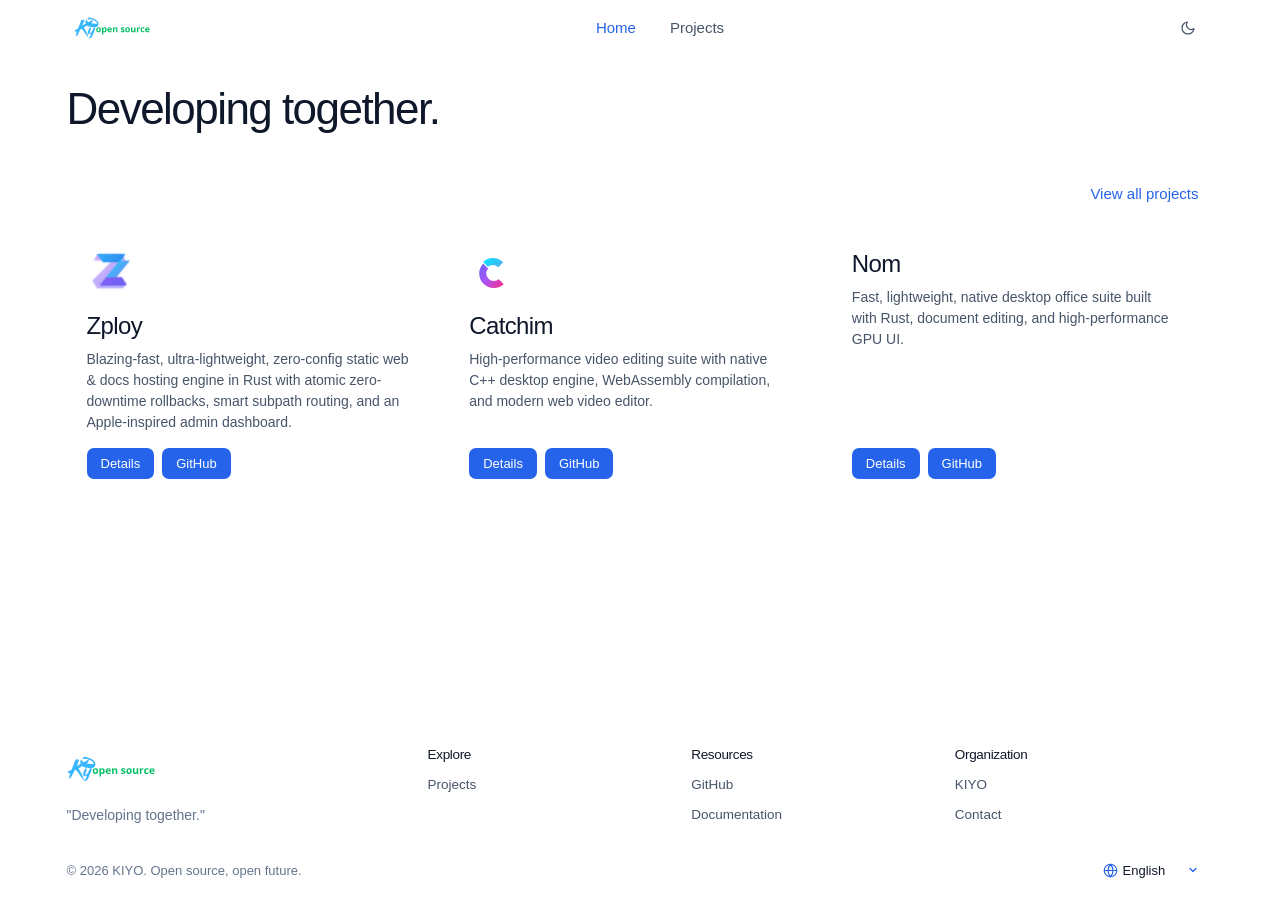
==== commit b903c493: "fix(logo): strip dark squircle backgrounds, ensure pure transparent vector logos, remove logo from d" ====
--- a/index.html
+++ b/index.html
@@ -9,7 +9,7 @@
   <meta property="og:description" content="Cùng nhau phát triển.">
   <meta property="og:type" content="website">
   <link rel="icon" type="image/svg+xml" href="assets/icons/favicon.svg">
-  <link rel="stylesheet" href="assets/css/style.css">
+  <link rel="stylesheet" href="assets/css/style.css?v=2.2">
 </head>
 <body>
   <a href="#main-content" class="skip-link" data-i18n="skip_content">Chuyển đến nội dung chính</a>
@@ -147,9 +147,9 @@
     </div>
   </footer>
 
-  <script src="assets/js/data.js"></script>
-  <script src="assets/js/i18n.js"></script>
-  <script src="assets/js/main.js"></script>
-  <script src="assets/js/projects.js"></script>
+  <script src="assets/js/data.js?v=2.2"></script>
+  <script src="assets/js/i18n.js?v=2.2"></script>
+  <script src="assets/js/main.js?v=2.2"></script>
+  <script src="assets/js/projects.js?v=2.2"></script>
 </body>
 </html>
--- a/assets/css/style.css
+++ b/assets/css/style.css
@@ -231,6 +231,66 @@
   padding: 0 24px;
 }
 
+/* Mobile Phones (<= 768px): Exact 8px side margins/gutters for all elements */
+@media (max-width: 768px) {
+  html {
+    scrollbar-gutter: auto !important;
+  }
+
+  .container {
+    padding-left: 8px !important;
+    padding-right: 8px !important;
+  }
+
+  .project-card {
+    padding-left: 0 !important;
+    padding-right: 0 !important;
+  }
+
+  .projects-grid {
+    grid-template-columns: 1fr !important;
+    gap: 28px !important;
+  }
+
+  .mobile-nav-drawer {
+    padding-left: 8px !important;
+    padding-right: 8px !important;
+  }
+
+  .filter-toolbar {
+    flex-direction: column;
+    align-items: stretch;
+    gap: 8px;
+  }
+
+  .search-field {
+    width: 100%;
+    flex: 1 1 100%;
+    padding: 0 12px;
+  }
+
+  .filter-controls {
+    width: 100%;
+    display: flex;
+    flex-wrap: wrap;
+    gap: 8px;
+  }
+
+  .filter-select {
+    flex: 1 1 calc(50% - 4px);
+    min-width: 0;
+  }
+
+  .empty-state {
+    padding-left: 0 !important;
+    padding-right: 0 !important;
+  }
+
+  .readme-body pre {
+    padding: 12px 10px !important;
+  }
+}
+
 .section {
   padding: var(--section-py) 0;
   border: none !important;
@@ -691,6 +751,12 @@
   letter-spacing: -0.035em;
   margin: 4px 0 10px;
   line-height: 1.15;
+}
+
+@media (max-width: 640px) {
+  .hero-title {
+    font-size: 2.25rem;
+  }
 }
 
 .hero-description {
@@ -838,41 +904,46 @@
   background: transparent !important;
   background-color: transparent !important;
   border: none !important;
-  border-radius: 7px;
-  box-shadow: none !important; /* Xóa viền mờ đen */
-  padding: 30px 20px 18px 20px;
-  transform: none !important; /* Xóa hiệu ứng di trỏ chuột */
+  border-radius: 0 !important;
+  box-shadow: none !important;
+  padding: 12px 20px 20px 20px;
+  transform: none !important;
   transition: none !important;
 }
 
 .project-card:hover {
-  transform: none !important; /* Không di chuyển khi rê chuột */
-  box-shadow: none !important;
-}
-
-/* Protruding App Icon at top-left */
+  transform: none !important;
+  box-shadow: none !important;
+}
+
+/* App Icon directly above title with zero background box */
 .project-card__icon {
-  position: absolute;
-  top: -20px;
-  left: 20px;
-  width: 44px;
-  height: 44px;
-  z-index: 2;
-  border: none !important;
-  border-radius: 7px;
-  box-shadow: none !important;
-  background: transparent;
-  display: flex;
-  align-items: center;
-  justify-content: center;
+  position: static;
+  width: 48px;
+  height: 48px;
+  margin-bottom: 14px;
+  background: transparent !important;
+  background-color: transparent !important;
+  border: none !important;
+  border-radius: 0 !important;
+  box-shadow: none !important;
+  display: flex;
+  align-items: center;
+  justify-content: flex-start;
   transform: none !important;
 }
 
 .project-card__icon svg,
 .project-card__icon img {
-  width: 44px;
-  height: 44px;
-  border-radius: 7px;
+  width: 48px;
+  height: 48px;
+  max-width: 48px;
+  max-height: 48px;
+  border-radius: 0 !important;
+  border: none !important;
+  box-shadow: none !important;
+  background: transparent !important;
+  background-color: transparent !important;
   display: block;
   object-fit: contain;
 }
@@ -960,7 +1031,7 @@
   }
 }
 
-@media (max-width: 680px) {
+@media (max-width: 768px) {
   .projects-grid {
     grid-template-columns: 1fr;
     gap: 28px;
@@ -1319,24 +1390,9 @@
   max-width: 100%;
 }
 
-.detail-logo {
-  display: inline-flex;
-  align-items: center;
-  justify-content: center;
-  flex-shrink: 0;
-  width: 56px;
-  height: 56px;
-  border-radius: 7px;
-  overflow: hidden;
-}
-
-.detail-logo svg,
-.detail-logo img {
-  width: 56px;
-  height: 56px;
-  border-radius: 7px;
-  display: block;
-  object-fit: contain;
+.detail-logo,
+#detail-logo {
+  display: none !important;
 }
 
 .detail-header-meta {
@@ -1940,3 +1996,14 @@
   margin: 1.75rem 0;
 }
 
+/* Ensure project detail page never displays logo icon next to title */
+#detail-logo,
+.detail-logo {
+  display: none !important;
+  visibility: hidden !important;
+  width: 0 !important;
+  height: 0 !important;
+  margin: 0 !important;
+  padding: 0 !important;
+}
+
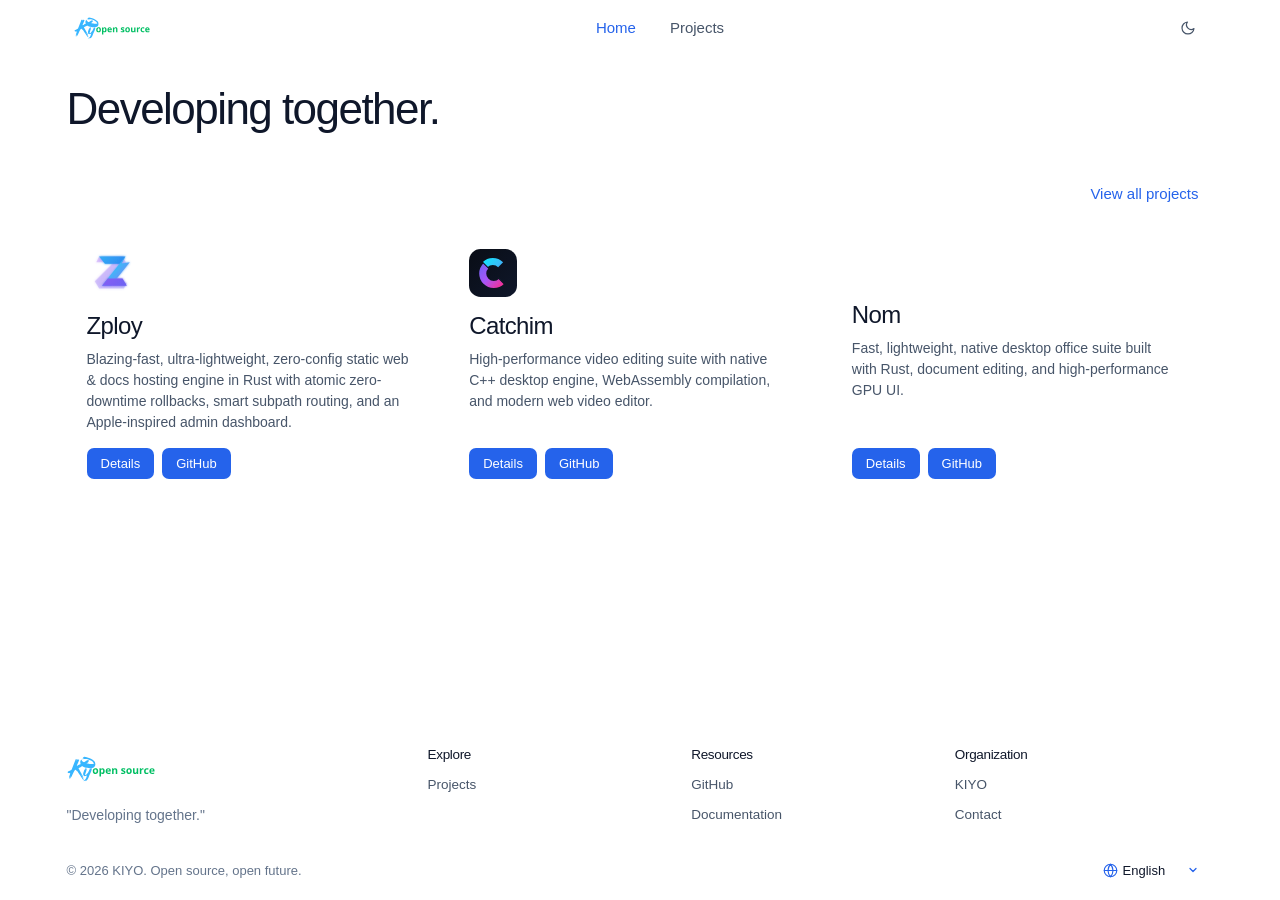
==== commit d37b3333: "fix(branding): preserve authentic GitHub logos (Catchim squircle, Zploy transparent Z) and align car" ====
--- a/index.html
+++ b/index.html
@@ -9,7 +9,7 @@
   <meta property="og:description" content="Cùng nhau phát triển.">
   <meta property="og:type" content="website">
   <link rel="icon" type="image/svg+xml" href="assets/icons/favicon.svg">
-  <link rel="stylesheet" href="assets/css/style.css?v=2.2">
+  <link rel="stylesheet" href="assets/css/style.css?v=2.4">
 </head>
 <body>
   <a href="#main-content" class="skip-link" data-i18n="skip_content">Chuyển đến nội dung chính</a>
@@ -147,9 +147,9 @@
     </div>
   </footer>
 
-  <script src="assets/js/data.js?v=2.2"></script>
-  <script src="assets/js/i18n.js?v=2.2"></script>
-  <script src="assets/js/main.js?v=2.2"></script>
-  <script src="assets/js/projects.js?v=2.2"></script>
+  <script src="assets/js/data.js?v=2.4"></script>
+  <script src="assets/js/i18n.js?v=2.4"></script>
+  <script src="assets/js/main.js?v=2.4"></script>
+  <script src="assets/js/projects.js?v=2.4"></script>
 </body>
 </html>
--- a/assets/css/style.css
+++ b/assets/css/style.css
@@ -933,6 +933,11 @@
   transform: none !important;
 }
 
+.project-card__icon--empty {
+  visibility: hidden !important;
+  pointer-events: none !important;
+}
+
 .project-card__icon svg,
 .project-card__icon img {
   width: 48px;
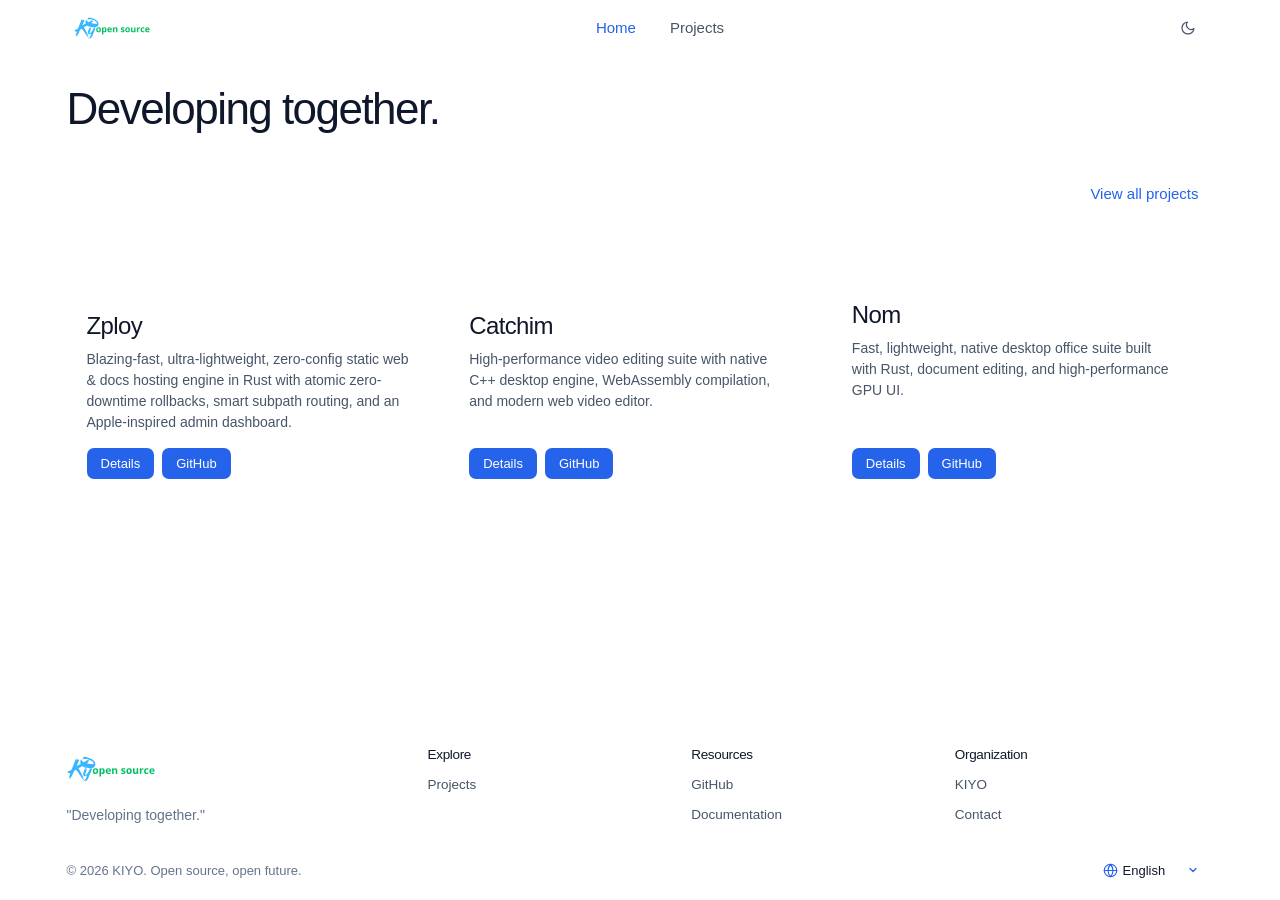
==== commit 3af6c3f9: "fix(branding): use direct GitHub raw CDN logo URLs and eliminate local icon fallback" ====
--- a/index.html
+++ b/index.html
@@ -9,7 +9,7 @@
   <meta property="og:description" content="Cùng nhau phát triển.">
   <meta property="og:type" content="website">
   <link rel="icon" type="image/svg+xml" href="assets/icons/favicon.svg">
-  <link rel="stylesheet" href="assets/css/style.css?v=2.4">
+  <link rel="stylesheet" href="assets/css/style.css?v=3.0">
 </head>
 <body>
   <a href="#main-content" class="skip-link" data-i18n="skip_content">Chuyển đến nội dung chính</a>
@@ -147,9 +147,9 @@
     </div>
   </footer>
 
-  <script src="assets/js/data.js?v=2.4"></script>
-  <script src="assets/js/i18n.js?v=2.4"></script>
-  <script src="assets/js/main.js?v=2.4"></script>
-  <script src="assets/js/projects.js?v=2.4"></script>
+  <script src="assets/js/data.js?v=3.0"></script>
+  <script src="assets/js/i18n.js?v=3.0"></script>
+  <script src="assets/js/main.js?v=3.0"></script>
+  <script src="assets/js/projects.js?v=3.0"></script>
 </body>
 </html>
